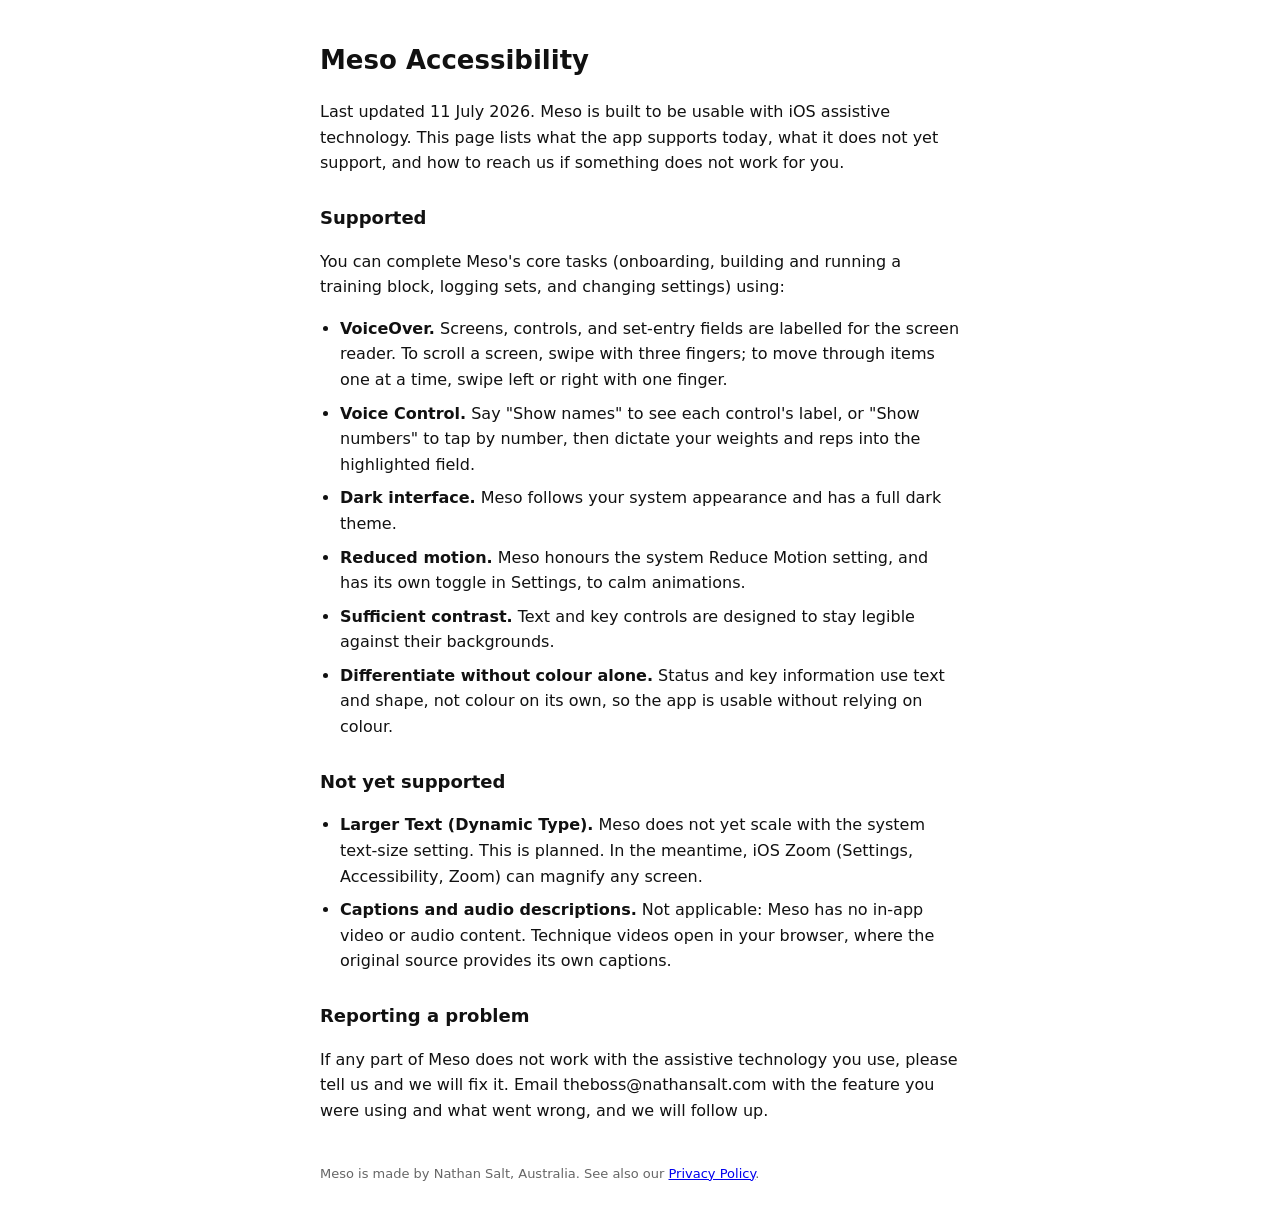
==== accessibility.html @ 314a4163 "Add accessibility statement page Lists supported iOS assistive features (VoiceOver, Voice Control, D" ====
<!doctype html>
<html lang="en"><head><meta charset="utf-8"><meta name="viewport" content="width=device-width, initial-scale=1">
<title>Meso Accessibility</title>
<style>body{font:16px/1.6 -apple-system,system-ui,sans-serif;max-width:640px;margin:40px auto;padding:0 20px;color:#111}h1{font-size:26px}h2{font-size:18px;margin-top:28px}ul{padding-left:20px}li{margin:8px 0}footer{margin-top:40px;color:#666;font-size:13px}</style>
</head><body>
<h1>Meso Accessibility</h1>
<p>Last updated 11 July 2026. Meso is built to be usable with iOS assistive technology. This page lists what the app supports today, what it does not yet support, and how to reach us if something does not work for you.</p>
<h2>Supported</h2>
<p>You can complete Meso's core tasks (onboarding, building and running a training block, logging sets, and changing settings) using:</p>
<ul>
<li><b>VoiceOver.</b> Screens, controls, and set-entry fields are labelled for the screen reader. To scroll a screen, swipe with three fingers; to move through items one at a time, swipe left or right with one finger.</li>
<li><b>Voice Control.</b> Say "Show names" to see each control's label, or "Show numbers" to tap by number, then dictate your weights and reps into the highlighted field.</li>
<li><b>Dark interface.</b> Meso follows your system appearance and has a full dark theme.</li>
<li><b>Reduced motion.</b> Meso honours the system Reduce Motion setting, and has its own toggle in Settings, to calm animations.</li>
<li><b>Sufficient contrast.</b> Text and key controls are designed to stay legible against their backgrounds.</li>
<li><b>Differentiate without colour alone.</b> Status and key information use text and shape, not colour on its own, so the app is usable without relying on colour.</li>
</ul>
<h2>Not yet supported</h2>
<ul>
<li><b>Larger Text (Dynamic Type).</b> Meso does not yet scale with the system text-size setting. This is planned. In the meantime, iOS Zoom (Settings, Accessibility, Zoom) can magnify any screen.</li>
<li><b>Captions and audio descriptions.</b> Not applicable: Meso has no in-app video or audio content. Technique videos open in your browser, where the original source provides its own captions.</li>
</ul>
<h2>Reporting a problem</h2>
<p>If any part of Meso does not work with the assistive technology you use, please tell us and we will fix it. Email theboss@nathansalt.com with the feature you were using and what went wrong, and we will follow up.</p>
<footer>Meso is made by Nathan Salt, Australia. See also our <a href="privacy.html">Privacy Policy</a>.</footer>
</body></html>
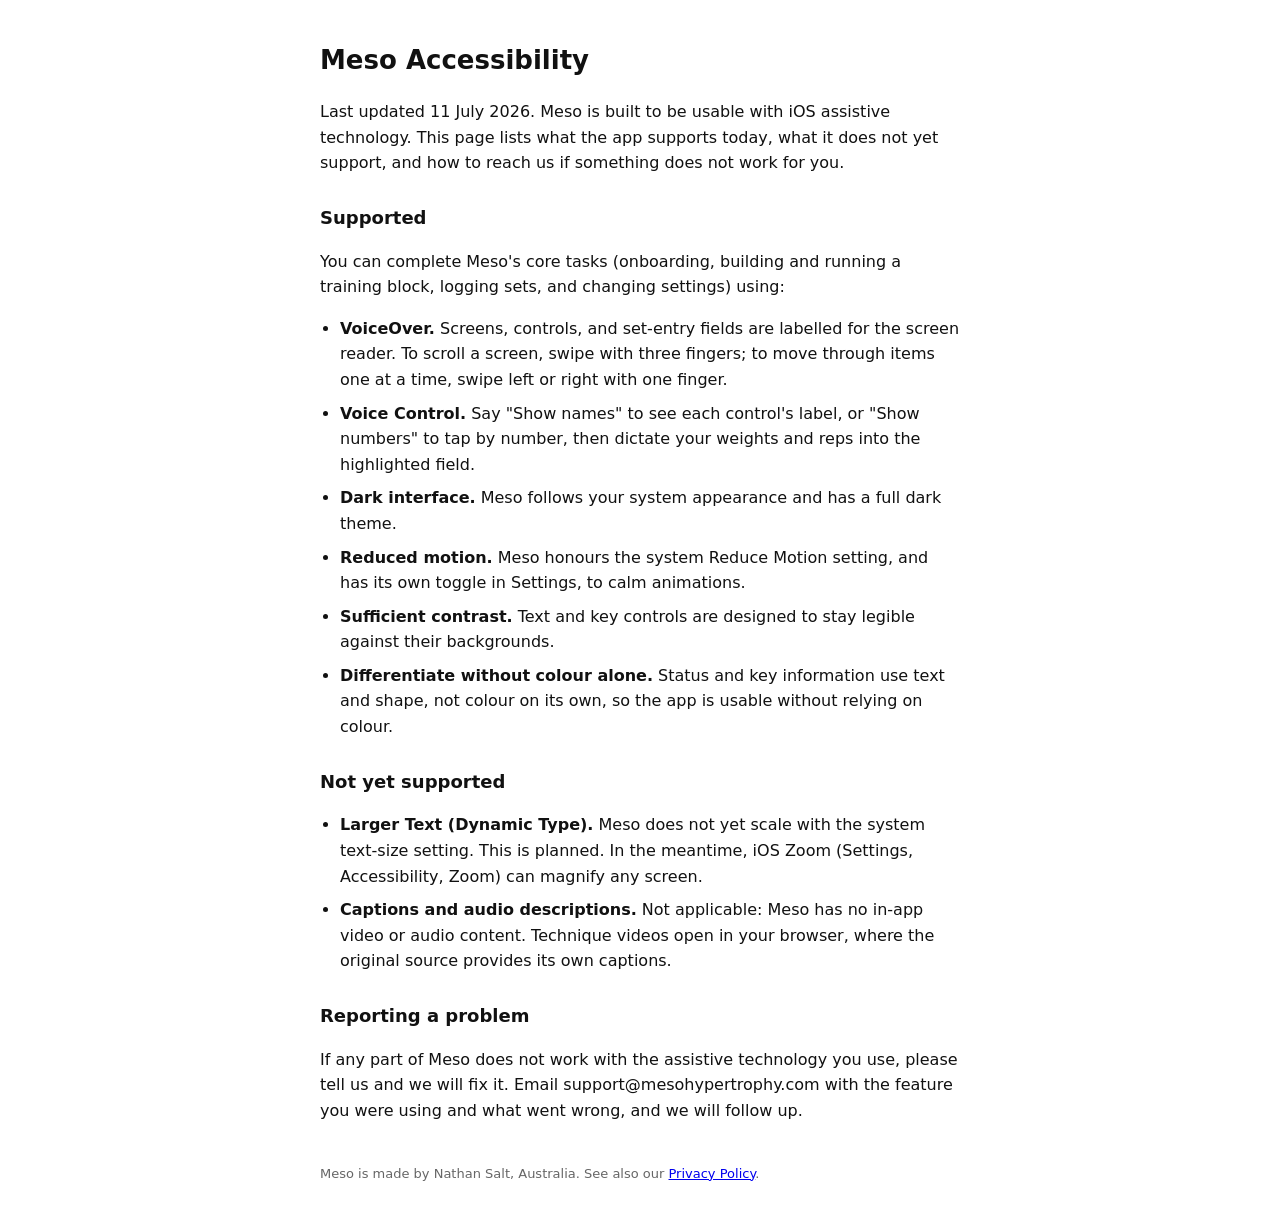
==== commit b0d49549: "A front page worth landing on Full-bleed gym hero with the app in frame, alternating feature rows, a" ====
--- a/accessibility.html
+++ b/accessibility.html
@@ -21,6 +21,6 @@
 <li><b>Captions and audio descriptions.</b> Not applicable: Meso has no in-app video or audio content. Technique videos open in your browser, where the original source provides its own captions.</li>
 </ul>
 <h2>Reporting a problem</h2>
-<p>If any part of Meso does not work with the assistive technology you use, please tell us and we will fix it. Email theboss@nathansalt.com with the feature you were using and what went wrong, and we will follow up.</p>
+<p>If any part of Meso does not work with the assistive technology you use, please tell us and we will fix it. Email support@mesohypertrophy.com with the feature you were using and what went wrong, and we will follow up.</p>
 <footer>Meso is made by Nathan Salt, Australia. See also our <a href="privacy.html">Privacy Policy</a>.</footer>
 </body></html>
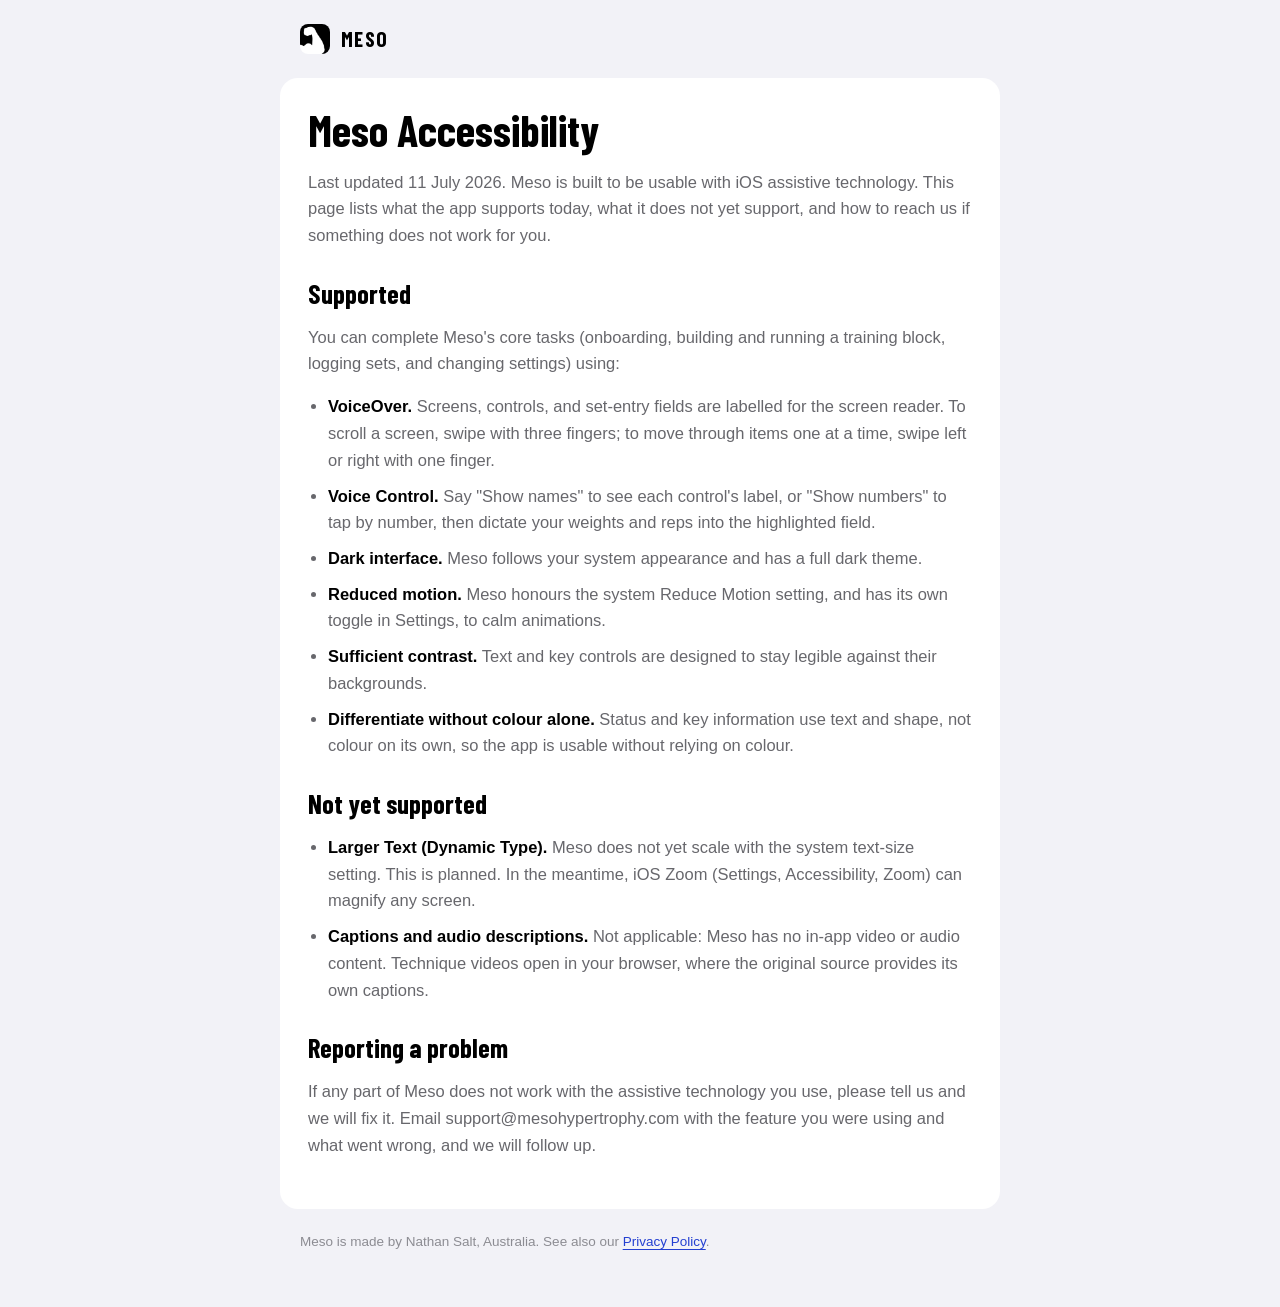
==== commit c62f01fb: "Privacy, support, accessibility and training readiness pages now look like the app, with a way back " ====
--- a/accessibility.html
+++ b/accessibility.html
@@ -1,8 +1,12 @@
 <!doctype html>
 <html lang="en"><head><meta charset="utf-8"><meta name="viewport" content="width=device-width, initial-scale=1">
 <title>Meso Accessibility</title>
-<style>body{font:16px/1.6 -apple-system,system-ui,sans-serif;max-width:640px;margin:40px auto;padding:0 20px;color:#111}h1{font-size:26px}h2{font-size:18px;margin-top:28px}ul{padding-left:20px}li{margin:8px 0}footer{margin-top:40px;color:#666;font-size:13px}</style>
+<meta name="theme-color" content="#f2f2f7">
+<link rel="icon" href="icon.png">
+<link rel="stylesheet" href="page.css">
 </head><body>
+<header class="top"><a href="./"><img src="icon.png" alt="" width="30" height="30"><span>MESO</span></a></header>
+<main>
 <h1>Meso Accessibility</h1>
 <p>Last updated 11 July 2026. Meso is built to be usable with iOS assistive technology. This page lists what the app supports today, what it does not yet support, and how to reach us if something does not work for you.</p>
 <h2>Supported</h2>
@@ -22,5 +26,6 @@
 </ul>
 <h2>Reporting a problem</h2>
 <p>If any part of Meso does not work with the assistive technology you use, please tell us and we will fix it. Email support@mesohypertrophy.com with the feature you were using and what went wrong, and we will follow up.</p>
+</main>
 <footer>Meso is made by Nathan Salt, Australia. See also our <a href="privacy.html">Privacy Policy</a>.</footer>
 </body></html>
--- a/page.css
+++ b/page.css
@@ -0,0 +1,34 @@
+/* Shared look for the text pages (privacy, support, accessibility, training
+   readiness): the app's light tokens and its condensed display type. */
+@font-face {
+  font-family: 'Barlow Condensed'; font-style: normal; font-weight: 700; font-display: swap;
+  src: url('./barlow-condensed-700.woff2') format('woff2');
+}
+:root {
+  --paper: #f2f2f7; --card: #ffffff; --ink: #000000;
+  --ink-2: rgba(60, 60, 67, 0.78); --ink-3: rgba(60, 60, 67, 0.56);
+  --line: rgba(60, 60, 67, 0.16); --accent: #2b48e6; --accent-text: #2440d1;
+  --display: 'Barlow Condensed', -apple-system, 'SF Pro Display', sans-serif;
+  color-scheme: light;
+}
+* { box-sizing: border-box; }
+body {
+  margin: 0; background: var(--paper); color: var(--ink);
+  font: 16.5px/1.62 -apple-system, BlinkMacSystemFont, 'Segoe UI', Roboto, sans-serif;
+  -webkit-font-smoothing: antialiased;
+}
+a { color: var(--accent-text); text-underline-offset: 3px; }
+.top { max-width: 720px; margin: 0 auto; padding: 22px 20px 0; display: flex; align-items: center; gap: 11px; }
+.top a { display: flex; align-items: center; gap: 11px; color: var(--ink); text-decoration: none; }
+.top img { width: 30px; height: 30px; border-radius: 8px; background: #000; }
+.top span { font-family: var(--display); font-weight: 700; font-size: 21px; letter-spacing: 0.06em; }
+main { max-width: 720px; margin: 22px auto 0; padding: 30px 28px 34px; background: var(--card); border-radius: 18px; }
+@media (max-width: 760px) { main { border-radius: 0; padding: 26px 20px 30px; } }
+h1 { font-family: var(--display); font-weight: 700; font-size: 44px; line-height: 1; margin: 0 0 16px; }
+h2 { font-family: var(--display); font-weight: 700; font-size: 27px; line-height: 1.05; margin: 30px 0 8px; }
+p, li { color: var(--ink-2); }
+b { color: var(--ink); }
+ul { padding-left: 20px; }
+li { margin: 9px 0; }
+.refs { font-size: 14px; color: var(--ink-3); }
+footer { max-width: 720px; margin: 0 auto; padding: 22px 20px 54px; color: var(--ink-3); font-size: 13.5px; }
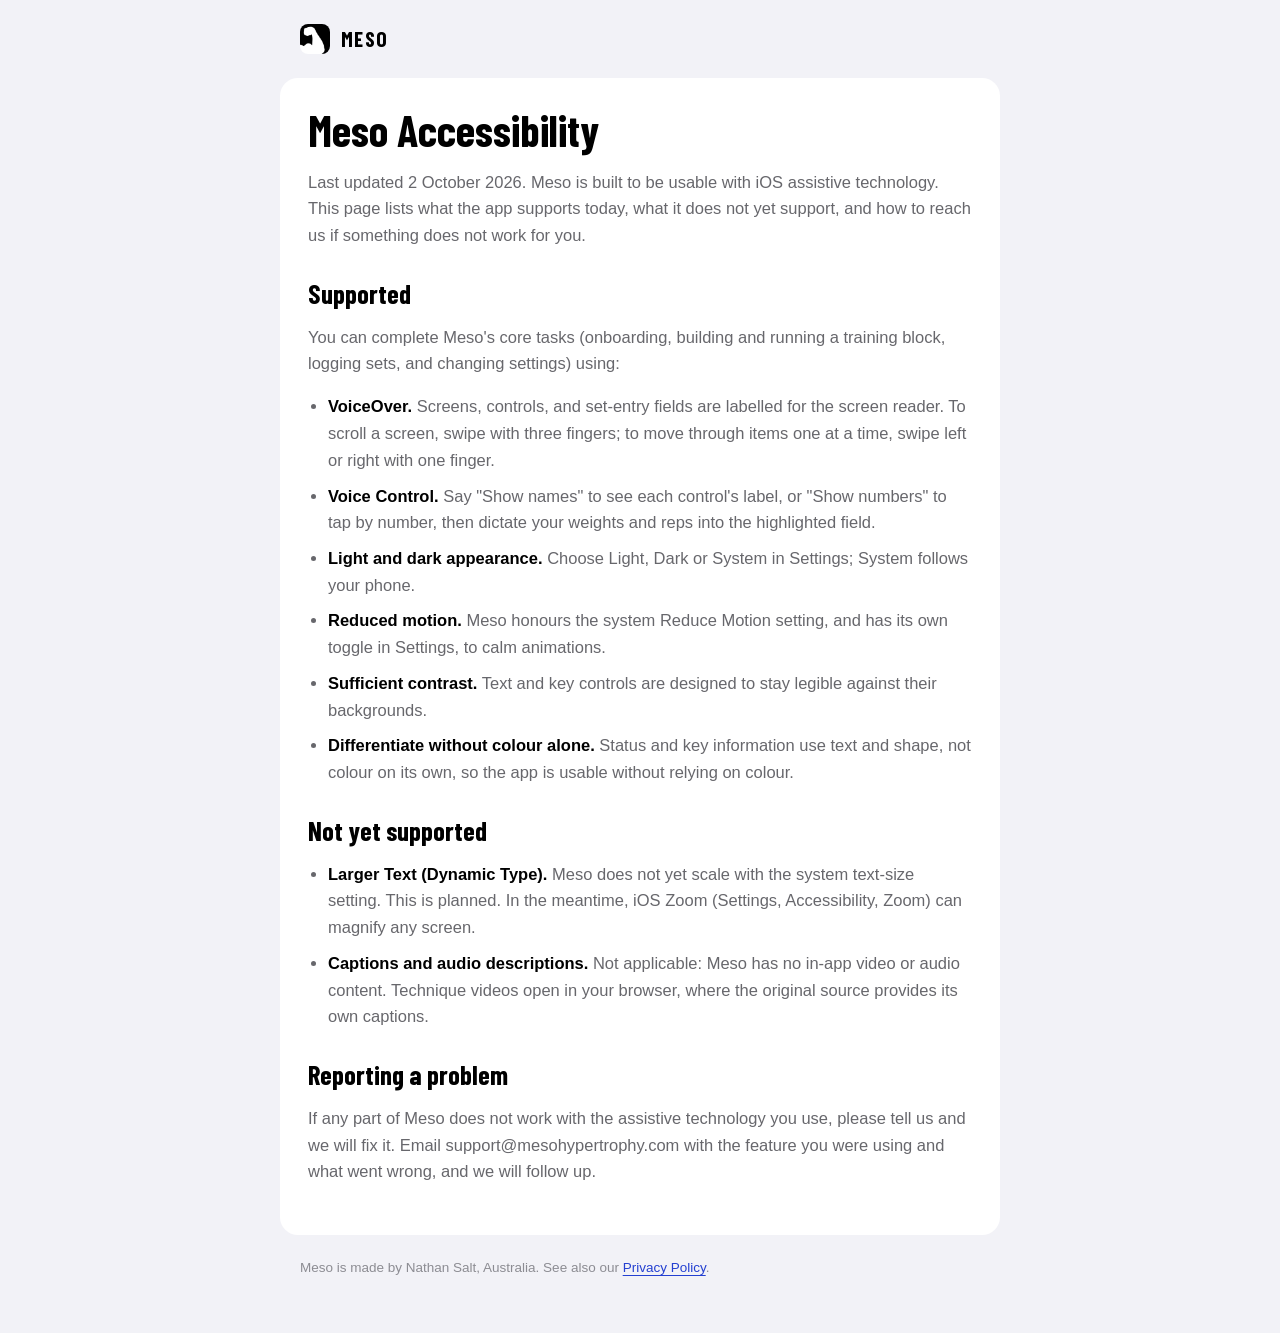
==== commit f66f8e47: "Privacy and support explain training with a friend: what goes to their phone, and only when you choo" ====
--- a/accessibility.html
+++ b/accessibility.html
@@ -8,13 +8,13 @@
 <header class="top"><a href="./"><img src="icon.png" alt="" width="30" height="30"><span>MESO</span></a></header>
 <main>
 <h1>Meso Accessibility</h1>
-<p>Last updated 11 July 2026. Meso is built to be usable with iOS assistive technology. This page lists what the app supports today, what it does not yet support, and how to reach us if something does not work for you.</p>
+<p>Last updated 2 October 2026. Meso is built to be usable with iOS assistive technology. This page lists what the app supports today, what it does not yet support, and how to reach us if something does not work for you.</p>
 <h2>Supported</h2>
 <p>You can complete Meso's core tasks (onboarding, building and running a training block, logging sets, and changing settings) using:</p>
 <ul>
 <li><b>VoiceOver.</b> Screens, controls, and set-entry fields are labelled for the screen reader. To scroll a screen, swipe with three fingers; to move through items one at a time, swipe left or right with one finger.</li>
 <li><b>Voice Control.</b> Say "Show names" to see each control's label, or "Show numbers" to tap by number, then dictate your weights and reps into the highlighted field.</li>
-<li><b>Dark interface.</b> Meso follows your system appearance and has a full dark theme.</li>
+<li><b>Light and dark appearance.</b> Choose Light, Dark or System in Settings; System follows your phone.</li>
 <li><b>Reduced motion.</b> Meso honours the system Reduce Motion setting, and has its own toggle in Settings, to calm animations.</li>
 <li><b>Sufficient contrast.</b> Text and key controls are designed to stay legible against their backgrounds.</li>
 <li><b>Differentiate without colour alone.</b> Status and key information use text and shape, not colour on its own, so the app is usable without relying on colour.</li>
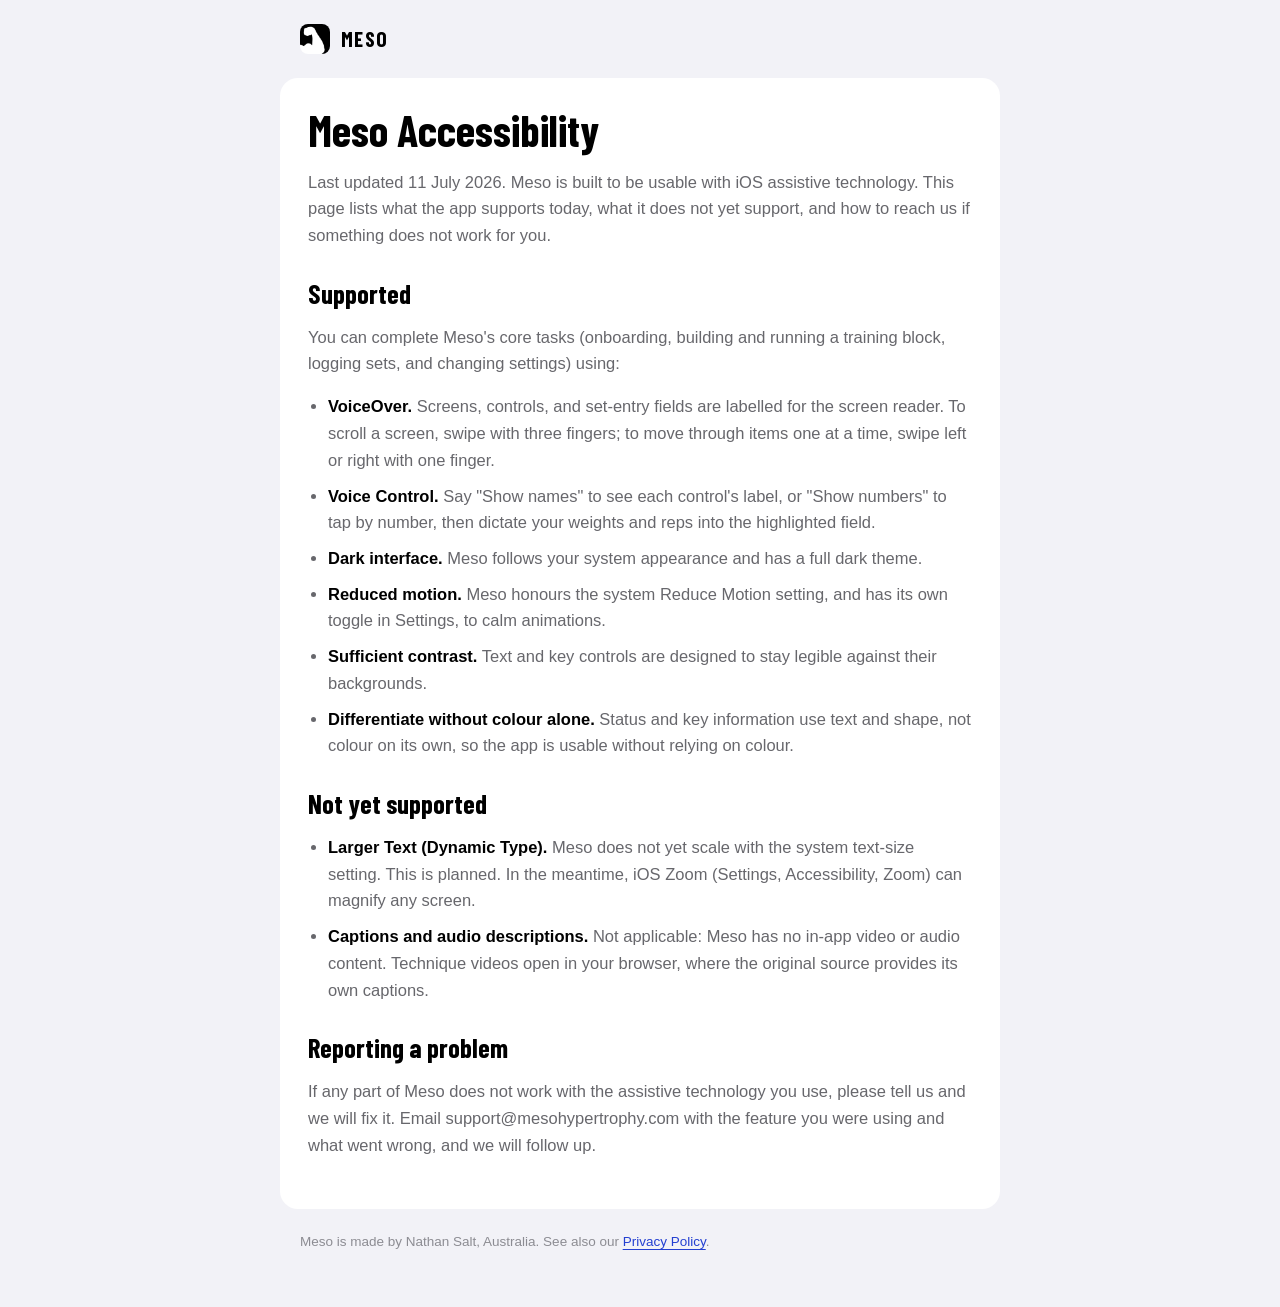
==== commit 6ee80b61: "Download on the App Store badge on the front page, Safari's Meso banner on every page, and a sitemap" ====
--- a/accessibility.html
+++ b/accessibility.html
@@ -1,5 +1,6 @@
 <!doctype html>
 <html lang="en"><head><meta charset="utf-8"><meta name="viewport" content="width=device-width, initial-scale=1">
+<meta name="apple-itunes-app" content="app-id=6789395189">
 <title>Meso Accessibility</title>
 <meta name="theme-color" content="#f2f2f7">
 <link rel="icon" href="icon.png">
@@ -8,13 +9,13 @@
 <header class="top"><a href="./"><img src="icon.png" alt="" width="30" height="30"><span>MESO</span></a></header>
 <main>
 <h1>Meso Accessibility</h1>
-<p>Last updated 2 October 2026. Meso is built to be usable with iOS assistive technology. This page lists what the app supports today, what it does not yet support, and how to reach us if something does not work for you.</p>
+<p>Last updated 11 July 2026. Meso is built to be usable with iOS assistive technology. This page lists what the app supports today, what it does not yet support, and how to reach us if something does not work for you.</p>
 <h2>Supported</h2>
 <p>You can complete Meso's core tasks (onboarding, building and running a training block, logging sets, and changing settings) using:</p>
 <ul>
 <li><b>VoiceOver.</b> Screens, controls, and set-entry fields are labelled for the screen reader. To scroll a screen, swipe with three fingers; to move through items one at a time, swipe left or right with one finger.</li>
 <li><b>Voice Control.</b> Say "Show names" to see each control's label, or "Show numbers" to tap by number, then dictate your weights and reps into the highlighted field.</li>
-<li><b>Light and dark appearance.</b> Choose Light, Dark or System in Settings; System follows your phone.</li>
+<li><b>Dark interface.</b> Meso follows your system appearance and has a full dark theme.</li>
 <li><b>Reduced motion.</b> Meso honours the system Reduce Motion setting, and has its own toggle in Settings, to calm animations.</li>
 <li><b>Sufficient contrast.</b> Text and key controls are designed to stay legible against their backgrounds.</li>
 <li><b>Differentiate without colour alone.</b> Status and key information use text and shape, not colour on its own, so the app is usable without relying on colour.</li>
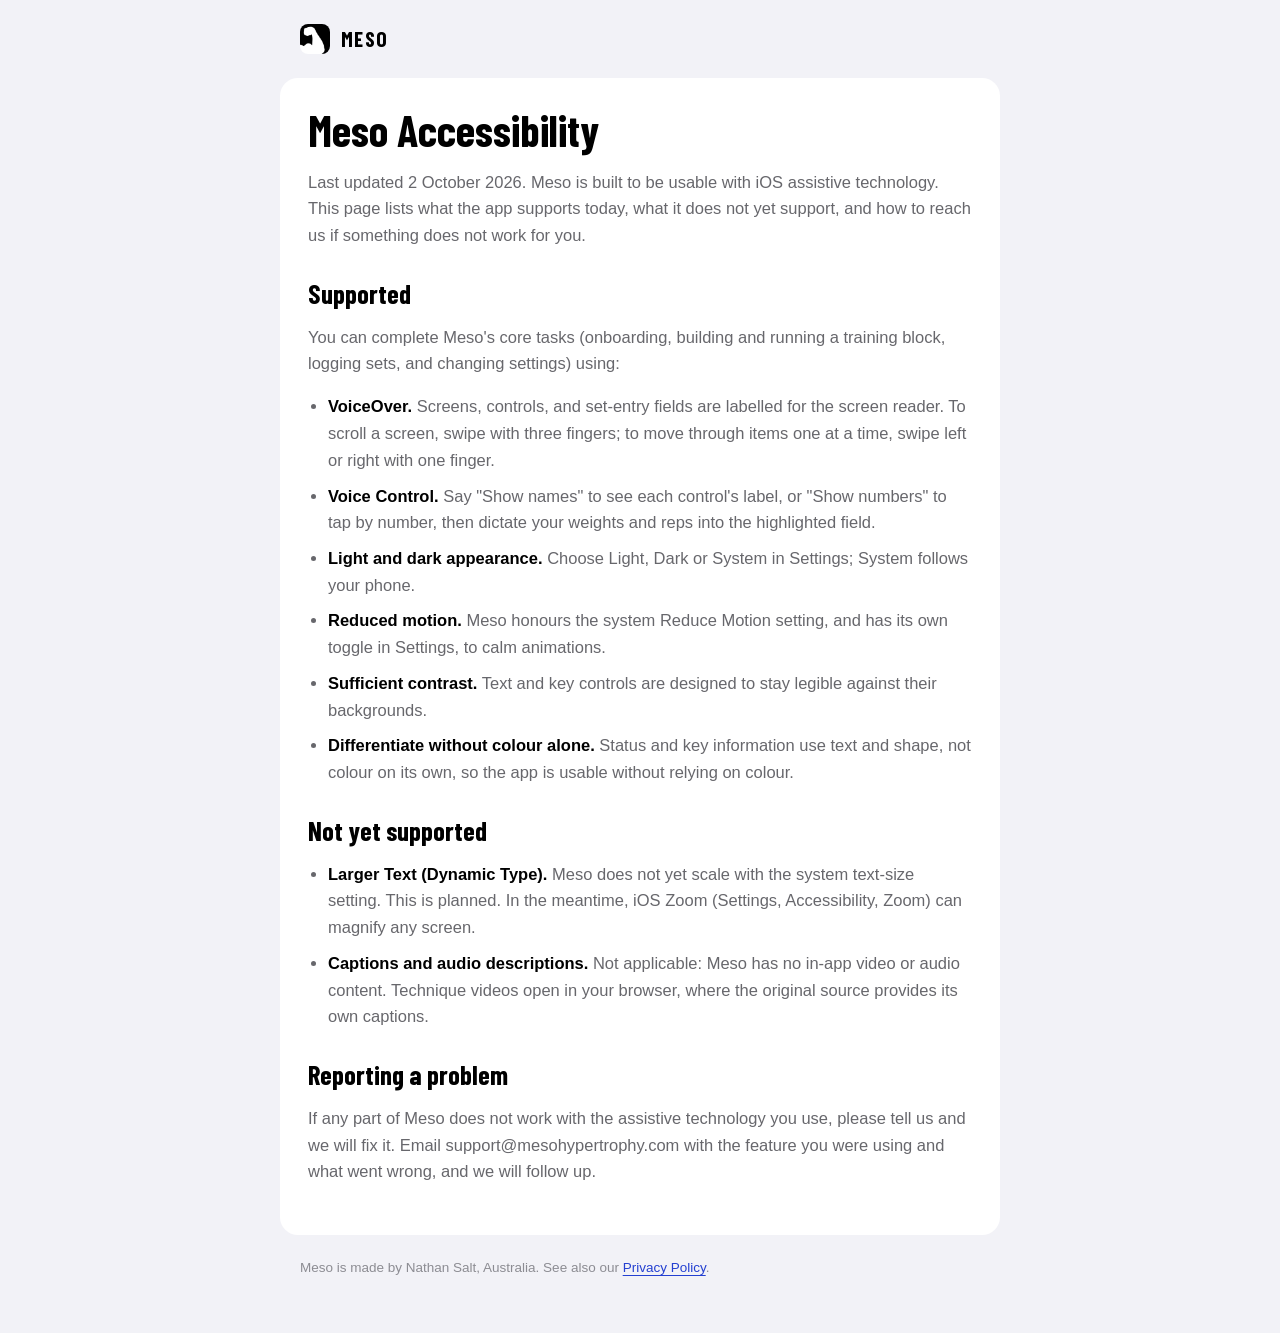
==== commit d7b984f5: "Download on the App Store badge and Safari's Meso banner on the new front page too" ====
--- a/accessibility.html
+++ b/accessibility.html
@@ -9,13 +9,13 @@
 <header class="top"><a href="./"><img src="icon.png" alt="" width="30" height="30"><span>MESO</span></a></header>
 <main>
 <h1>Meso Accessibility</h1>
-<p>Last updated 11 July 2026. Meso is built to be usable with iOS assistive technology. This page lists what the app supports today, what it does not yet support, and how to reach us if something does not work for you.</p>
+<p>Last updated 2 October 2026. Meso is built to be usable with iOS assistive technology. This page lists what the app supports today, what it does not yet support, and how to reach us if something does not work for you.</p>
 <h2>Supported</h2>
 <p>You can complete Meso's core tasks (onboarding, building and running a training block, logging sets, and changing settings) using:</p>
 <ul>
 <li><b>VoiceOver.</b> Screens, controls, and set-entry fields are labelled for the screen reader. To scroll a screen, swipe with three fingers; to move through items one at a time, swipe left or right with one finger.</li>
 <li><b>Voice Control.</b> Say "Show names" to see each control's label, or "Show numbers" to tap by number, then dictate your weights and reps into the highlighted field.</li>
-<li><b>Dark interface.</b> Meso follows your system appearance and has a full dark theme.</li>
+<li><b>Light and dark appearance.</b> Choose Light, Dark or System in Settings; System follows your phone.</li>
 <li><b>Reduced motion.</b> Meso honours the system Reduce Motion setting, and has its own toggle in Settings, to calm animations.</li>
 <li><b>Sufficient contrast.</b> Text and key controls are designed to stay legible against their backgrounds.</li>
 <li><b>Differentiate without colour alone.</b> Status and key information use text and shape, not colour on its own, so the app is usable without relying on colour.</li>
